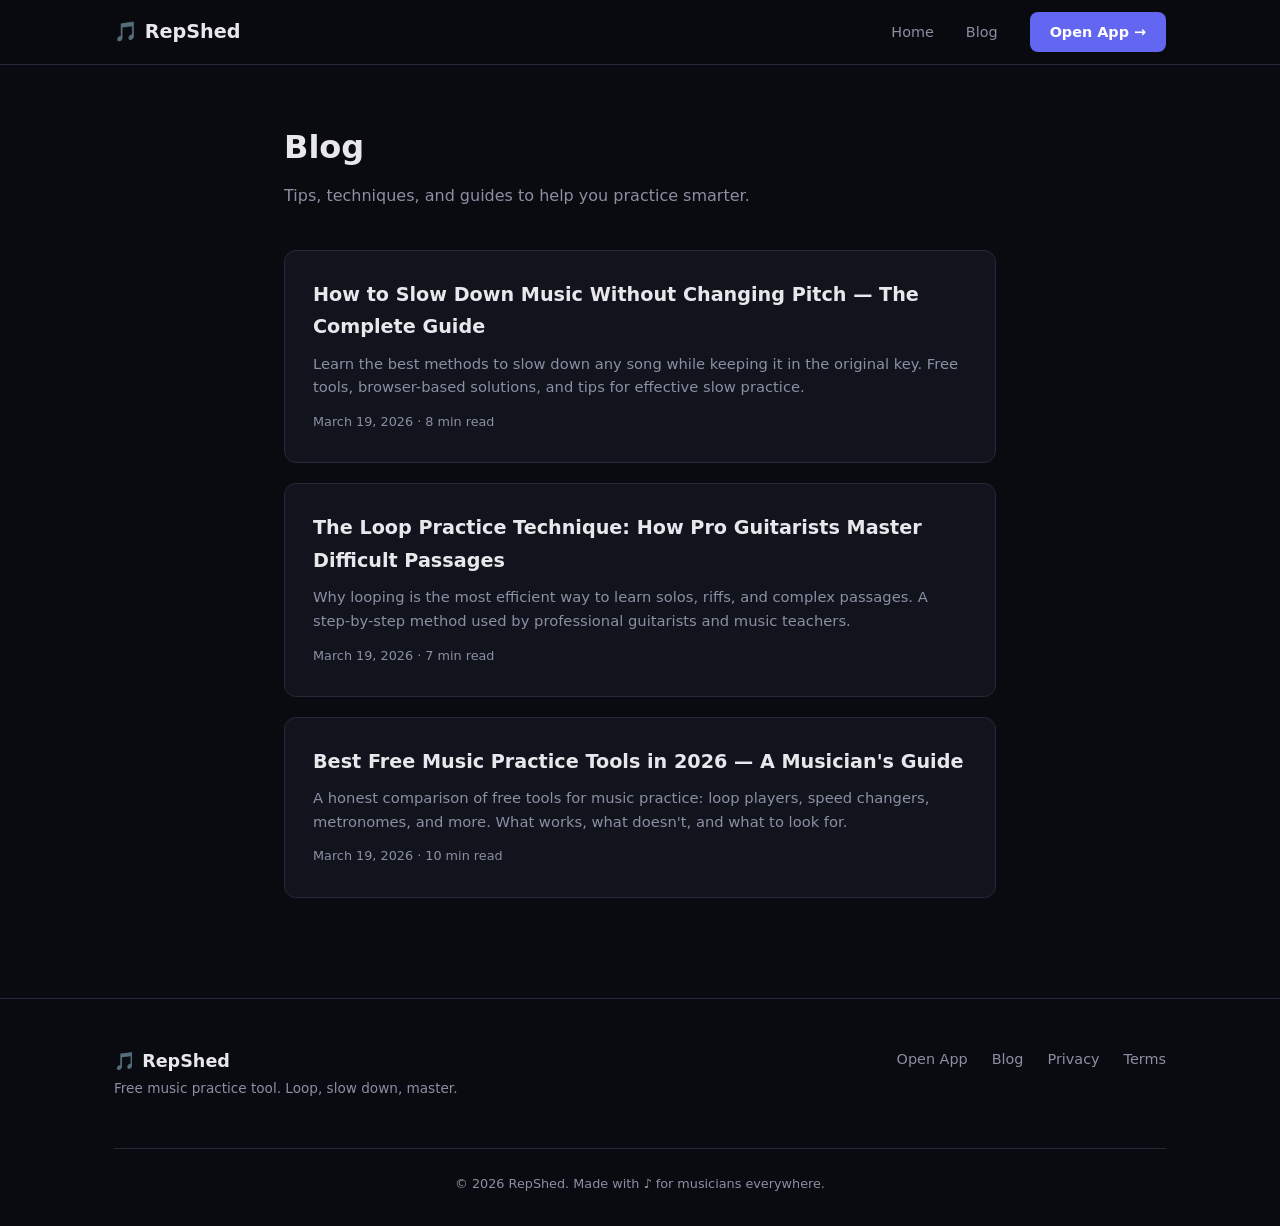
==== blog/index.html @ 88db6f80 "feat: add SEO blog with 3 articles + Google Search Console guide Blog articles targeting high-value " ====
<!DOCTYPE html>
<html lang="en">
<head>
    <meta charset="UTF-8">
    <meta name="viewport" content="width=device-width, initial-scale=1.0">
    <title>Blog — RepShed | Music Practice Tips & Guides</title>
    <meta name="description" content="Music practice tips, techniques, and guides for guitarists, pianists, drummers, and all musicians. Learn how to practice smarter with loops, slow-down tools, and progressive speed training.">
    <link rel="canonical" href="https://repshed.com/blog">
    <link rel="stylesheet" href="../css/landing.css">
    <link rel="stylesheet" href="../css/blog.css">
</head>
<body>
    <nav class="nav">
        <div class="nav-inner">
            <a href="/" class="nav-logo">🎵 RepShed</a>
            <div class="nav-links">
                <a href="/">Home</a>
                <a href="/blog">Blog</a>
                <a href="/app" class="nav-cta">Open App →</a>
            </div>
            <button class="nav-mobile-toggle" id="nav-toggle" aria-label="Menu">☰</button>
        </div>
    </nav>

    <div class="blog-list">
        <h1>Blog</h1>
        <p class="blog-desc">Tips, techniques, and guides to help you practice smarter.</p>

        <a href="/blog/how-to-slow-down-music-without-changing-pitch" class="blog-card">
            <h2>How to Slow Down Music Without Changing Pitch — The Complete Guide</h2>
            <p>Learn the best methods to slow down any song while keeping it in the original key. Free tools, browser-based solutions, and tips for effective slow practice.</p>
            <span class="blog-meta">March 19, 2026 · 8 min read</span>
        </a>

        <a href="/blog/guitar-practice-loop-technique" class="blog-card">
            <h2>The Loop Practice Technique: How Pro Guitarists Master Difficult Passages</h2>
            <p>Why looping is the most efficient way to learn solos, riffs, and complex passages. A step-by-step method used by professional guitarists and music teachers.</p>
            <span class="blog-meta">March 19, 2026 · 7 min read</span>
        </a>

        <a href="/blog/best-free-music-practice-tools-2026" class="blog-card">
            <h2>Best Free Music Practice Tools in 2026 — A Musician's Guide</h2>
            <p>A honest comparison of free tools for music practice: loop players, speed changers, metronomes, and more. What works, what doesn't, and what to look for.</p>
            <span class="blog-meta">March 19, 2026 · 10 min read</span>
        </a>
    </div>

    <footer class="footer">
        <div class="footer-inner">
            <div class="footer-brand">
                <span class="footer-logo">🎵 RepShed</span>
                <p>Free music practice tool. Loop, slow down, master.</p>
            </div>
            <div class="footer-links">
                <a href="/app">Open App</a>
                <a href="/blog">Blog</a>
                <a href="/privacy">Privacy</a>
                <a href="/terms">Terms</a>
            </div>
            <div class="footer-copy">
                <p>© 2026 RepShed. Made with ♪ for musicians everywhere.</p>
            </div>
        </div>
    </footer>

    <script>
        const toggle = document.getElementById('nav-toggle');
        const links = document.querySelector('.nav-links');
        toggle.addEventListener('click', () => links.classList.toggle('open'));
    </script>
</body>
</html>
---- css/landing.css ----
/* ── RepShed Landing Page ────────────────────────────── */
:root {
    --bg: #0a0b10;
    --surface: #12141d;
    --surface-2: #1a1d2a;
    --border: #252838;
    --text: #e8e8ec;
    --text-muted: #8b8fa3;
    --accent: #6366f1;
    --accent-light: #818cf8;
    --accent-glow: rgba(99, 102, 241, 0.15);
    --gradient-1: #6366f1;
    --gradient-2: #a855f7;
    --gradient-3: #ec4899;
    --radius: 12px;
    --font: 'Inter', -apple-system, BlinkMacSystemFont, system-ui, sans-serif;
    --max-w: 1100px;
}

* { box-sizing: border-box; margin: 0; padding: 0; }

html { scroll-behavior: smooth; }

body {
    font-family: var(--font);
    background: var(--bg);
    color: var(--text);
    line-height: 1.7;
    -webkit-font-smoothing: antialiased;
}

/* ── Navigation ───────────────────────────────────────── */
.nav {
    position: fixed;
    top: 0;
    left: 0;
    right: 0;
    z-index: 100;
    background: rgba(10, 11, 16, 0.85);
    backdrop-filter: blur(12px);
    border-bottom: 1px solid var(--border);
}

.nav-inner {
    max-width: var(--max-w);
    margin: 0 auto;
    padding: 0 24px;
    height: 64px;
    display: flex;
    align-items: center;
    justify-content: space-between;
}

.nav-logo {
    font-size: 1.2rem;
    font-weight: 700;
    color: var(--text);
    text-decoration: none;
}

.nav-links {
    display: flex;
    align-items: center;
    gap: 32px;
}

.nav-links a {
    color: var(--text-muted);
    text-decoration: none;
    font-size: 0.9rem;
    font-weight: 500;
    transition: color 0.2s;
}

.nav-links a:hover { color: var(--text); }

.nav-cta {
    background: var(--accent) !important;
    color: #fff !important;
    padding: 8px 20px;
    border-radius: 8px;
    font-weight: 600 !important;
    transition: background 0.2s !important;
}

.nav-cta:hover { background: var(--accent-light) !important; }

.nav-mobile-toggle {
    display: none;
    background: none;
    border: none;
    color: var(--text);
    font-size: 1.5rem;
    cursor: pointer;
}

/* ── Hero ─────────────────────────────────────────────── */
.hero {
    padding: 140px 24px 80px;
    text-align: center;
    position: relative;
    overflow: hidden;
}

.hero::before {
    content: '';
    position: absolute;
    top: 0;
    left: 50%;
    transform: translateX(-50%);
    width: 800px;
    height: 600px;
    background: radial-gradient(ellipse, var(--accent-glow), transparent 70%);
    pointer-events: none;
}

.hero-inner {
    max-width: 720px;
    margin: 0 auto;
    position: relative;
}

.hero-badge {
    display: inline-block;
    background: var(--surface-2);
    border: 1px solid var(--border);
    border-radius: 100px;
    padding: 6px 18px;
    font-size: 0.8rem;
    font-weight: 500;
    color: var(--accent-light);
    margin-bottom: 28px;
    letter-spacing: 0.02em;
}

.hero h1 {
    font-size: clamp(2.4rem, 6vw, 3.8rem);
    font-weight: 800;
    line-height: 1.15;
    margin-bottom: 24px;
    letter-spacing: -0.03em;
}

.gradient-text {
    background: linear-gradient(135deg, var(--gradient-1), var(--gradient-2), var(--gradient-3));
    -webkit-background-clip: text;
    -webkit-text-fill-color: transparent;
    background-clip: text;
}

.hero-sub {
    font-size: 1.15rem;
    color: var(--text-muted);
    max-width: 560px;
    margin: 0 auto 36px;
    line-height: 1.7;
}

.hero-actions {
    display: flex;
    justify-content: center;
    gap: 16px;
    margin-bottom: 16px;
}

.btn-primary {
    display: inline-flex;
    align-items: center;
    gap: 8px;
    background: linear-gradient(135deg, var(--gradient-1), var(--gradient-2));
    color: #fff;
    border: none;
    padding: 14px 32px;
    border-radius: 10px;
    font-size: 1.05rem;
    font-weight: 600;
    text-decoration: none;
    cursor: pointer;
    transition: all 0.2s;
    box-shadow: 0 4px 20px rgba(99, 102, 241, 0.3);
}

.btn-primary:hover {
    transform: translateY(-1px);
    box-shadow: 0 6px 28px rgba(99, 102, 241, 0.4);
}

.btn-lg { padding: 16px 40px; font-size: 1.1rem; }

.hero-note {
    font-size: 0.85rem;
    color: var(--text-muted);
}

/* ── Trust Bar ────────────────────────────────────────── */
.trust {
    border-top: 1px solid var(--border);
    border-bottom: 1px solid var(--border);
    background: var(--surface);
}

.trust-inner {
    max-width: var(--max-w);
    margin: 0 auto;
    padding: 20px 24px;
    display: flex;
    justify-content: center;
    gap: 48px;
    flex-wrap: wrap;
}

.trust-item {
    display: flex;
    align-items: center;
    gap: 10px;
    font-size: 0.9rem;
    color: var(--text-muted);
}

.trust-icon { font-size: 1.2rem; }

/* ── Section Common ───────────────────────────────────── */
.section-inner {
    max-width: var(--max-w);
    margin: 0 auto;
    padding: 0 24px;
}

.section-title {
    font-size: clamp(1.6rem, 4vw, 2.2rem);
    font-weight: 700;
    text-align: center;
    margin-bottom: 12px;
    letter-spacing: -0.02em;
}

.section-sub {
    text-align: center;
    color: var(--text-muted);
    font-size: 1.05rem;
    margin-bottom: 48px;
}

/* ── Features ─────────────────────────────────────────── */
.features {
    padding: 96px 0;
}

.features-grid {
    display: grid;
    grid-template-columns: repeat(3, 1fr);
    gap: 24px;
}

.feature-card {
    background: var(--surface);
    border: 1px solid var(--border);
    border-radius: var(--radius);
    padding: 32px 28px;
    transition: all 0.2s;
}

.feature-card:hover {
    border-color: var(--accent);
    transform: translateY(-2px);
    box-shadow: 0 8px 24px rgba(0, 0, 0, 0.2);
}

.feature-icon {
    font-size: 2rem;
    margin-bottom: 16px;
}

.feature-card h3 {
    font-size: 1.1rem;
    font-weight: 600;
    margin-bottom: 10px;
}

.feature-card p {
    color: var(--text-muted);
    font-size: 0.92rem;
    line-height: 1.6;
}

/* ── How It Works ─────────────────────────────────────── */
.how-it-works {
    padding: 96px 0;
    background: var(--surface);
}

.steps {
    display: flex;
    align-items: flex-start;
    gap: 24px;
    justify-content: center;
}

.step {
    flex: 1;
    max-width: 280px;
    text-align: center;
}

.step-num {
    width: 48px;
    height: 48px;
    border-radius: 50%;
    background: linear-gradient(135deg, var(--gradient-1), var(--gradient-2));
    color: #fff;
    font-size: 1.2rem;
    font-weight: 700;
    display: inline-flex;
    align-items: center;
    justify-content: center;
    margin-bottom: 20px;
}

.step h3 {
    font-size: 1.05rem;
    font-weight: 600;
    margin-bottom: 10px;
}

.step p {
    color: var(--text-muted);
    font-size: 0.9rem;
    line-height: 1.6;
}

.step-arrow {
    color: var(--accent);
    font-size: 1.8rem;
    font-weight: 300;
    margin-top: 10px;
    flex-shrink: 0;
}

/* ── Use Cases ────────────────────────────────────────── */
.use-cases {
    padding: 96px 0;
}

.cases-grid {
    display: grid;
    grid-template-columns: repeat(3, 1fr);
    gap: 20px;
}

.case-card {
    background: var(--surface);
    border: 1px solid var(--border);
    border-radius: var(--radius);
    padding: 28px 24px;
    text-align: center;
    transition: border-color 0.2s;
}

.case-card:hover { border-color: var(--accent); }

.case-emoji {
    font-size: 2.4rem;
    margin-bottom: 12px;
}

.case-card h3 {
    font-size: 1rem;
    font-weight: 600;
    margin-bottom: 8px;
}

.case-card p {
    color: var(--text-muted);
    font-size: 0.88rem;
    line-height: 1.6;
}

/* ── CTA Section ──────────────────────────────────────── */
.cta-section {
    padding: 80px 0;
    background: var(--surface);
    text-align: center;
}

.cta-section h2 {
    font-size: clamp(1.6rem, 4vw, 2.2rem);
    font-weight: 700;
    margin-bottom: 12px;
}

.cta-section p {
    color: var(--text-muted);
    margin-bottom: 32px;
    font-size: 1.05rem;
}

/* ── FAQ ──────────────────────────────────────────────── */
.faq {
    padding: 96px 0;
}

.faq-list {
    max-width: 700px;
    margin: 0 auto;
}

.faq-item {
    border-bottom: 1px solid var(--border);
}

.faq-item summary {
    padding: 20px 0;
    font-size: 1rem;
    font-weight: 600;
    cursor: pointer;
    list-style: none;
    display: flex;
    justify-content: space-between;
    align-items: center;
    transition: color 0.2s;
}

.faq-item summary:hover { color: var(--accent-light); }

.faq-item summary::after {
    content: '+';
    font-size: 1.3rem;
    font-weight: 300;
    color: var(--text-muted);
    transition: transform 0.2s;
}

.faq-item[open] summary::after {
    transform: rotate(45deg);
}

.faq-item p {
    padding: 0 0 20px;
    color: var(--text-muted);
    font-size: 0.92rem;
    line-height: 1.7;
}

/* ── Footer ───────────────────────────────────────────── */
.footer {
    border-top: 1px solid var(--border);
    padding: 48px 0 32px;
}

.footer-inner {
    max-width: var(--max-w);
    margin: 0 auto;
    padding: 0 24px;
    display: flex;
    justify-content: space-between;
    align-items: flex-start;
    flex-wrap: wrap;
    gap: 32px;
}

.footer-logo {
    font-size: 1.1rem;
    font-weight: 700;
    margin-bottom: 8px;
}

.footer-brand p {
    color: var(--text-muted);
    font-size: 0.85rem;
}

.footer-links {
    display: flex;
    gap: 24px;
}

.footer-links a {
    color: var(--text-muted);
    text-decoration: none;
    font-size: 0.9rem;
    transition: color 0.2s;
}

.footer-links a:hover { color: var(--text); }

.footer-copy {
    width: 100%;
    text-align: center;
    padding-top: 24px;
    border-top: 1px solid var(--border);
    margin-top: 16px;
}

.footer-copy p {
    color: var(--text-muted);
    font-size: 0.8rem;
}

/* ── Responsive ───────────────────────────────────────── */
@media (max-width: 768px) {
    .nav-links {
        display: none;
        position: absolute;
        top: 64px;
        left: 0;
        right: 0;
        background: var(--surface);
        border-bottom: 1px solid var(--border);
        flex-direction: column;
        padding: 16px 24px;
        gap: 16px;
    }

    .nav-links.open { display: flex; }
    .nav-mobile-toggle { display: block; }

    .features-grid,
    .cases-grid { grid-template-columns: 1fr; }

    .steps {
        flex-direction: column;
        align-items: center;
    }

    .step-arrow {
        transform: rotate(90deg);
        margin: 0;
    }

    .hero { padding: 120px 20px 60px; }

    .trust-inner {
        flex-direction: column;
        align-items: center;
        gap: 16px;
    }

    .footer-inner {
        flex-direction: column;
        align-items: center;
        text-align: center;
    }

    .footer-links { flex-wrap: wrap; justify-content: center; }
}

@media (max-width: 480px) {
    .hero h1 { font-size: 2rem; }
    .btn-primary { padding: 12px 24px; font-size: 0.95rem; }
}
---- css/blog.css ----
/* ── RepShed Blog Styles ──────────────────────────────── */
.blog-list { max-width: 760px; margin: 0 auto; padding: 120px 24px 80px; }
.blog-list h1 { font-size: 2rem; font-weight: 700; margin-bottom: 8px; }
.blog-list .blog-desc { color: var(--text-muted); margin-bottom: 40px; }

.blog-card {
    display: block;
    background: var(--surface);
    border: 1px solid var(--border);
    border-radius: var(--radius);
    padding: 28px 28px;
    margin-bottom: 20px;
    text-decoration: none;
    color: var(--text);
    transition: all 0.2s;
}
.blog-card:hover {
    border-color: var(--accent);
    transform: translateY(-2px);
    box-shadow: 0 8px 24px rgba(0,0,0,0.2);
}
.blog-card h2 { font-size: 1.2rem; font-weight: 600; margin-bottom: 8px; }
.blog-card p { color: var(--text-muted); font-size: 0.92rem; line-height: 1.6; margin-bottom: 8px; }
.blog-card .blog-meta { font-size: 0.8rem; color: var(--text-muted); }

/* Article page */
.article { max-width: 720px; margin: 0 auto; padding: 120px 24px 80px; }
.article h1 { font-size: 2rem; font-weight: 700; line-height: 1.3; margin-bottom: 8px; }
.article .article-meta { color: var(--text-muted); font-size: 0.85rem; margin-bottom: 36px; }
.article h2 { font-size: 1.3rem; font-weight: 600; margin-top: 40px; margin-bottom: 14px; }
.article h3 { font-size: 1.1rem; font-weight: 600; margin-top: 28px; margin-bottom: 10px; }
.article p { color: var(--text-muted); font-size: 0.95rem; line-height: 1.8; margin-bottom: 16px; }
.article ul, .article ol { padding-left: 24px; margin-bottom: 16px; }
.article li { color: var(--text-muted); font-size: 0.95rem; line-height: 1.8; margin-bottom: 8px; }
.article a { color: var(--accent-light); text-decoration: none; }
.article a:hover { text-decoration: underline; }
.article strong { color: var(--text); }
.article blockquote {
    border-left: 3px solid var(--accent);
    padding: 12px 20px;
    margin: 20px 0;
    background: var(--surface);
    border-radius: 0 var(--radius) var(--radius) 0;
}
.article blockquote p { margin-bottom: 0; }
.article .cta-box {
    background: var(--surface);
    border: 1px solid var(--accent);
    border-radius: var(--radius);
    padding: 24px 28px;
    margin: 32px 0;
    text-align: center;
}
.article .cta-box p { color: var(--text); font-weight: 500; margin-bottom: 12px; }
.article .cta-box a { display: inline-block; background: linear-gradient(135deg, var(--gradient-1), var(--gradient-2)); color: #fff; padding: 10px 24px; border-radius: 8px; font-weight: 600; text-decoration: none; }
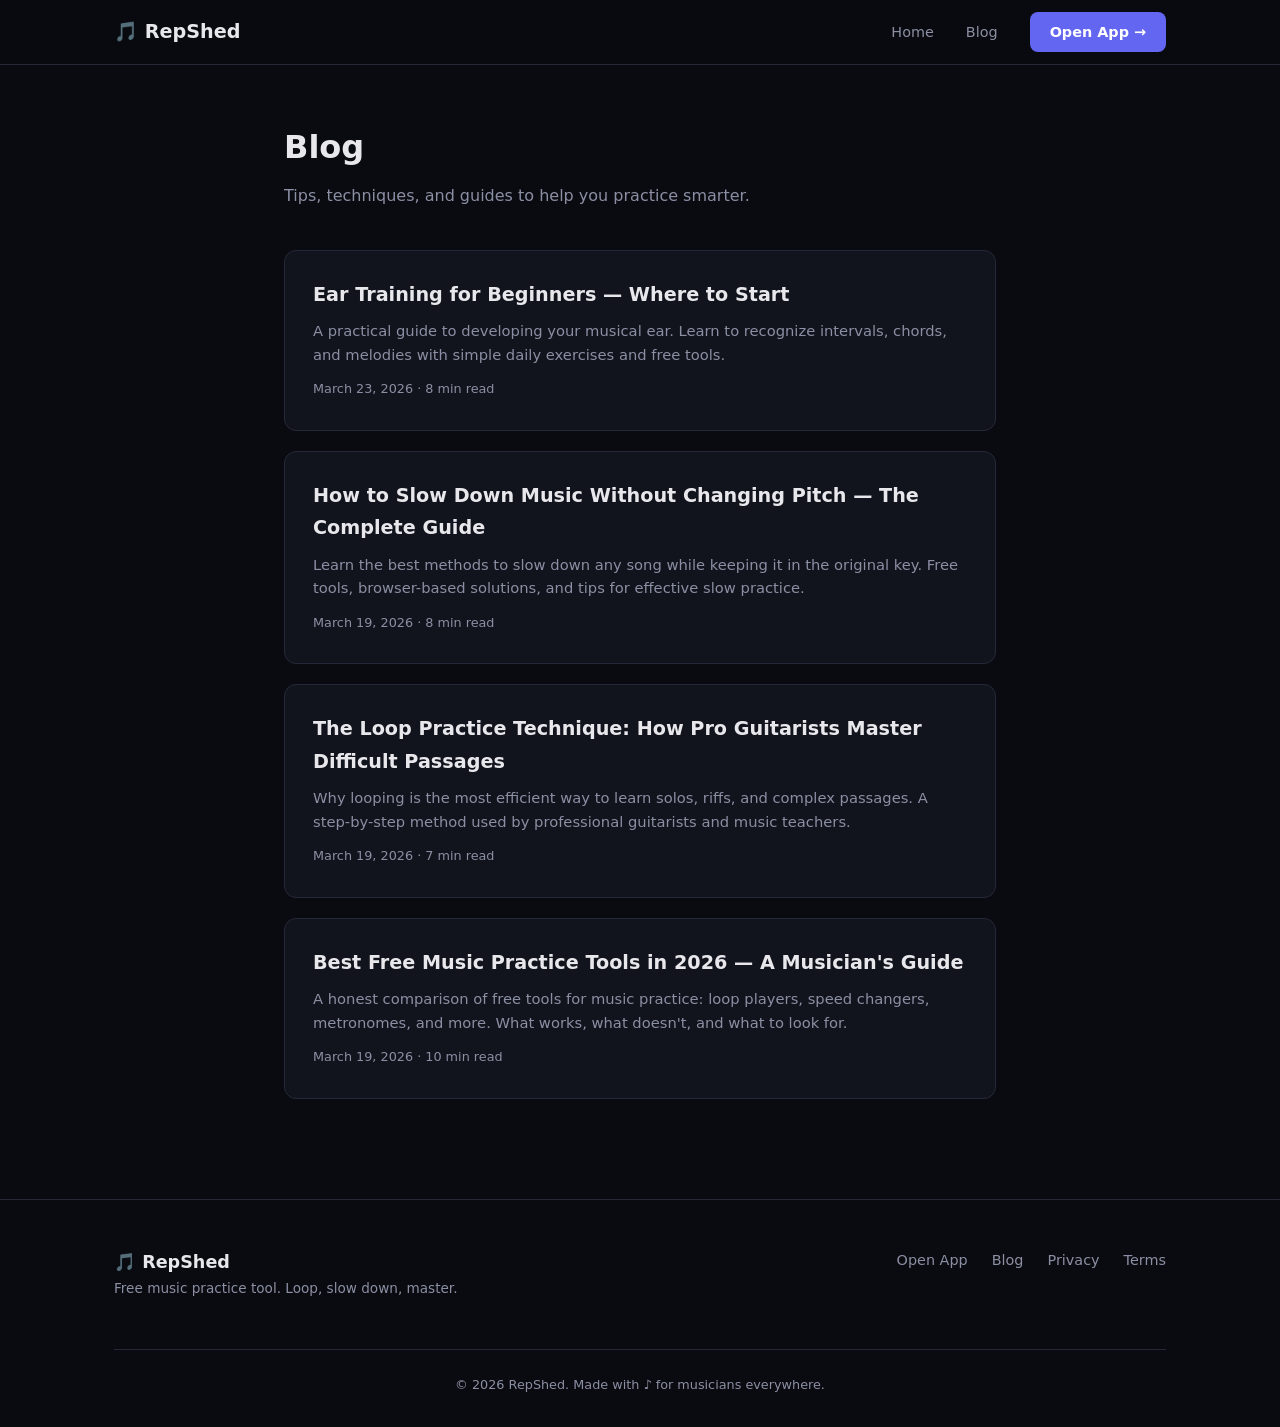
==== commit 0b6b7f9f: "feat(blog): add ear training for beginners article - New SEO blog post: Ear Training for Beginners —" ====
--- a/blog/index.html
+++ b/blog/index.html
@@ -25,6 +25,12 @@
     <div class="blog-list">
         <h1>Blog</h1>
         <p class="blog-desc">Tips, techniques, and guides to help you practice smarter.</p>
+
+        <a href="/blog/ear-training-for-beginners" class="blog-card">
+            <h2>Ear Training for Beginners — Where to Start</h2>
+            <p>A practical guide to developing your musical ear. Learn to recognize intervals, chords, and melodies with simple daily exercises and free tools.</p>
+            <span class="blog-meta">March 23, 2026 · 8 min read</span>
+        </a>
 
         <a href="/blog/how-to-slow-down-music-without-changing-pitch" class="blog-card">
             <h2>How to Slow Down Music Without Changing Pitch — The Complete Guide</h2>
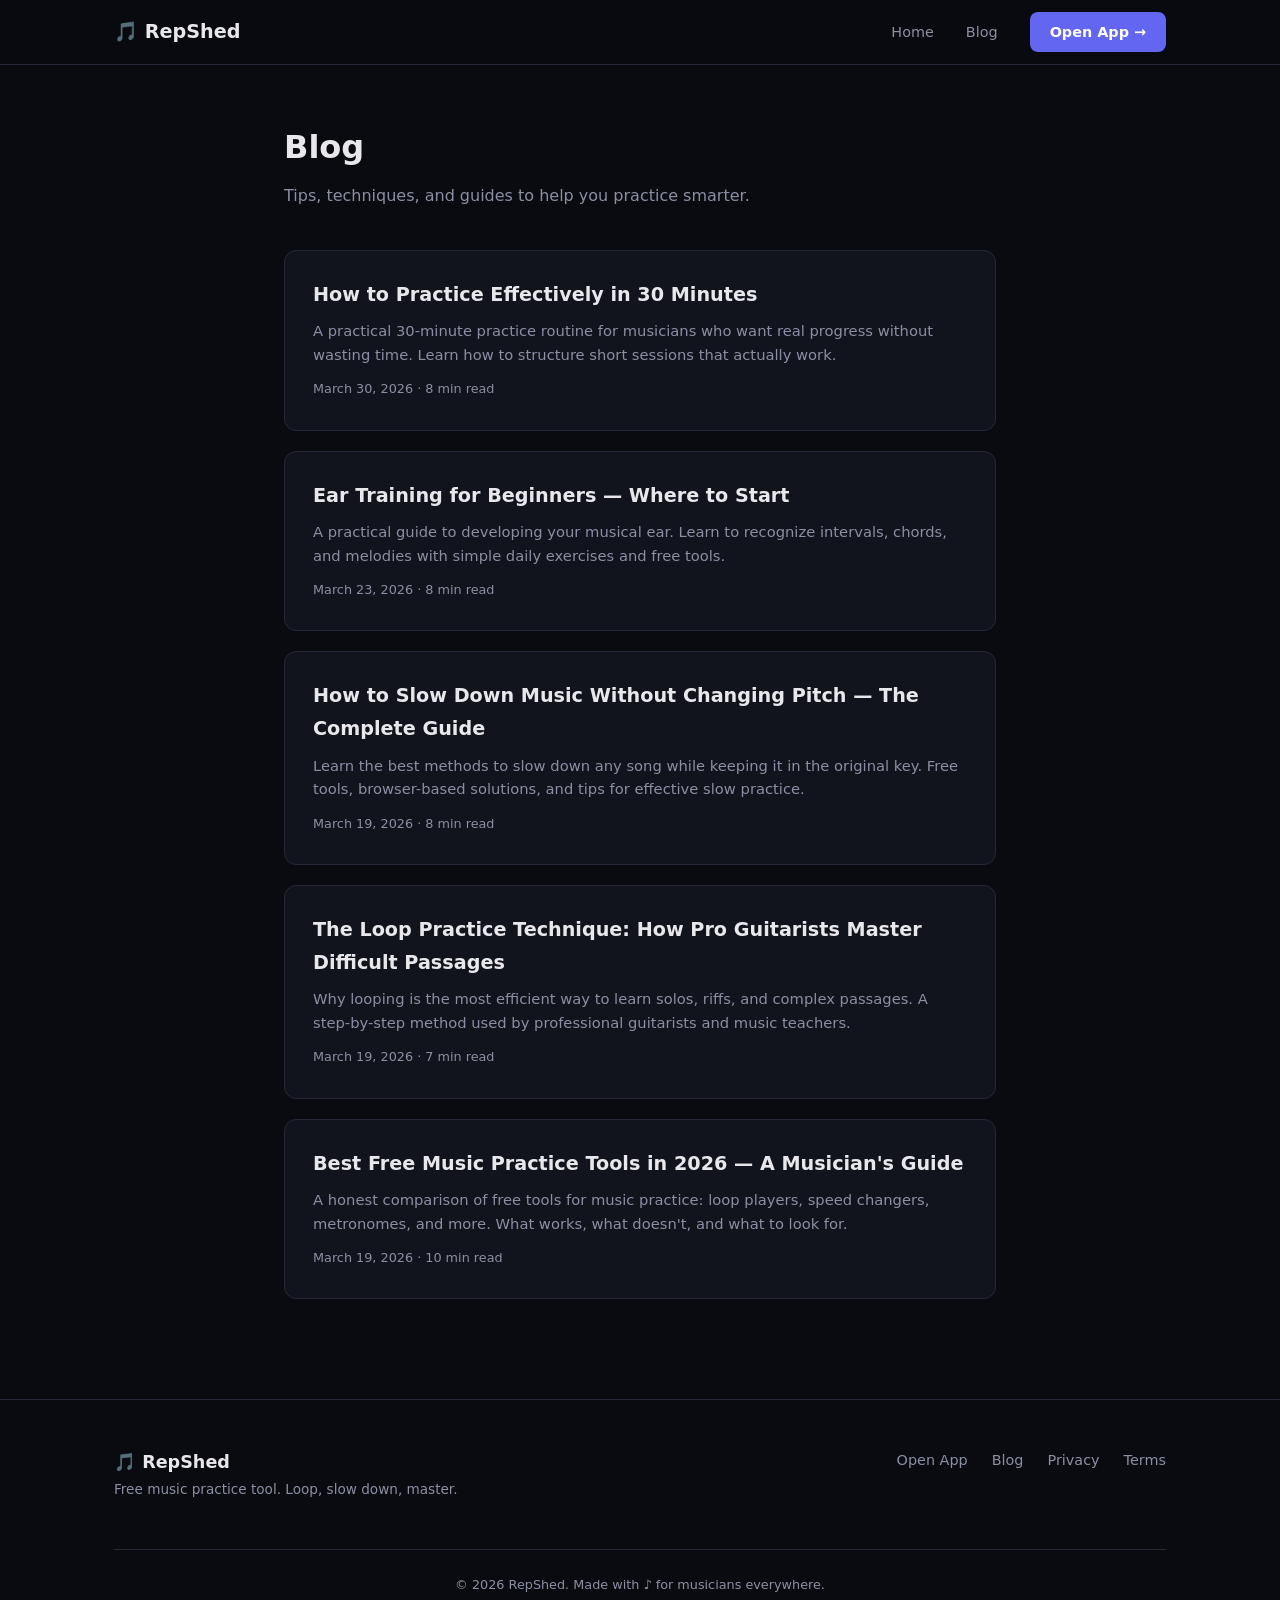
==== commit c52ff1d7: "feat(blog): add 30-minute practice routine article - publish new SEO article on effective 30-minute " ====
--- a/blog/index.html
+++ b/blog/index.html
@@ -25,6 +25,12 @@
     <div class="blog-list">
         <h1>Blog</h1>
         <p class="blog-desc">Tips, techniques, and guides to help you practice smarter.</p>
+
+        <a href="/blog/how-to-practice-effectively-in-30-minutes" class="blog-card">
+            <h2>How to Practice Effectively in 30 Minutes</h2>
+            <p>A practical 30-minute practice routine for musicians who want real progress without wasting time. Learn how to structure short sessions that actually work.</p>
+            <span class="blog-meta">March 30, 2026 · 8 min read</span>
+        </a>
 
         <a href="/blog/ear-training-for-beginners" class="blog-card">
             <h2>Ear Training for Beginners — Where to Start</h2>
